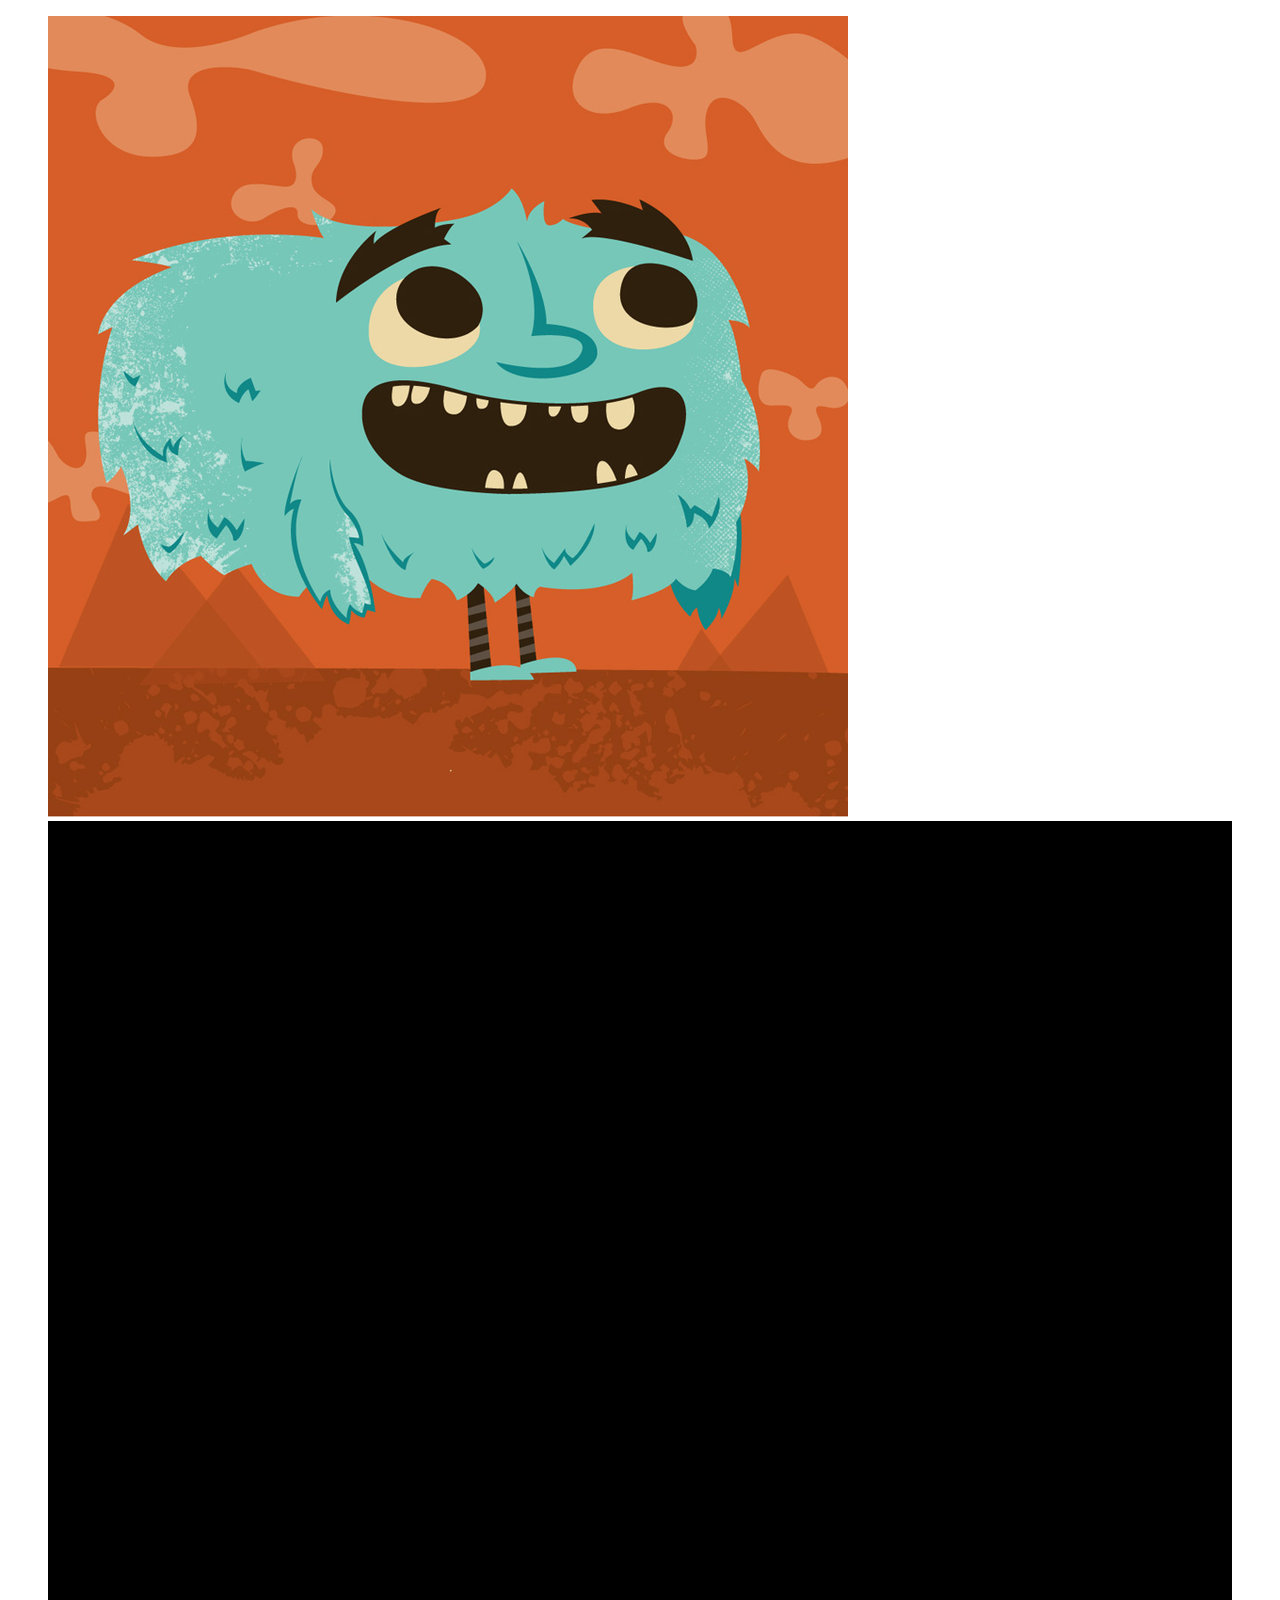
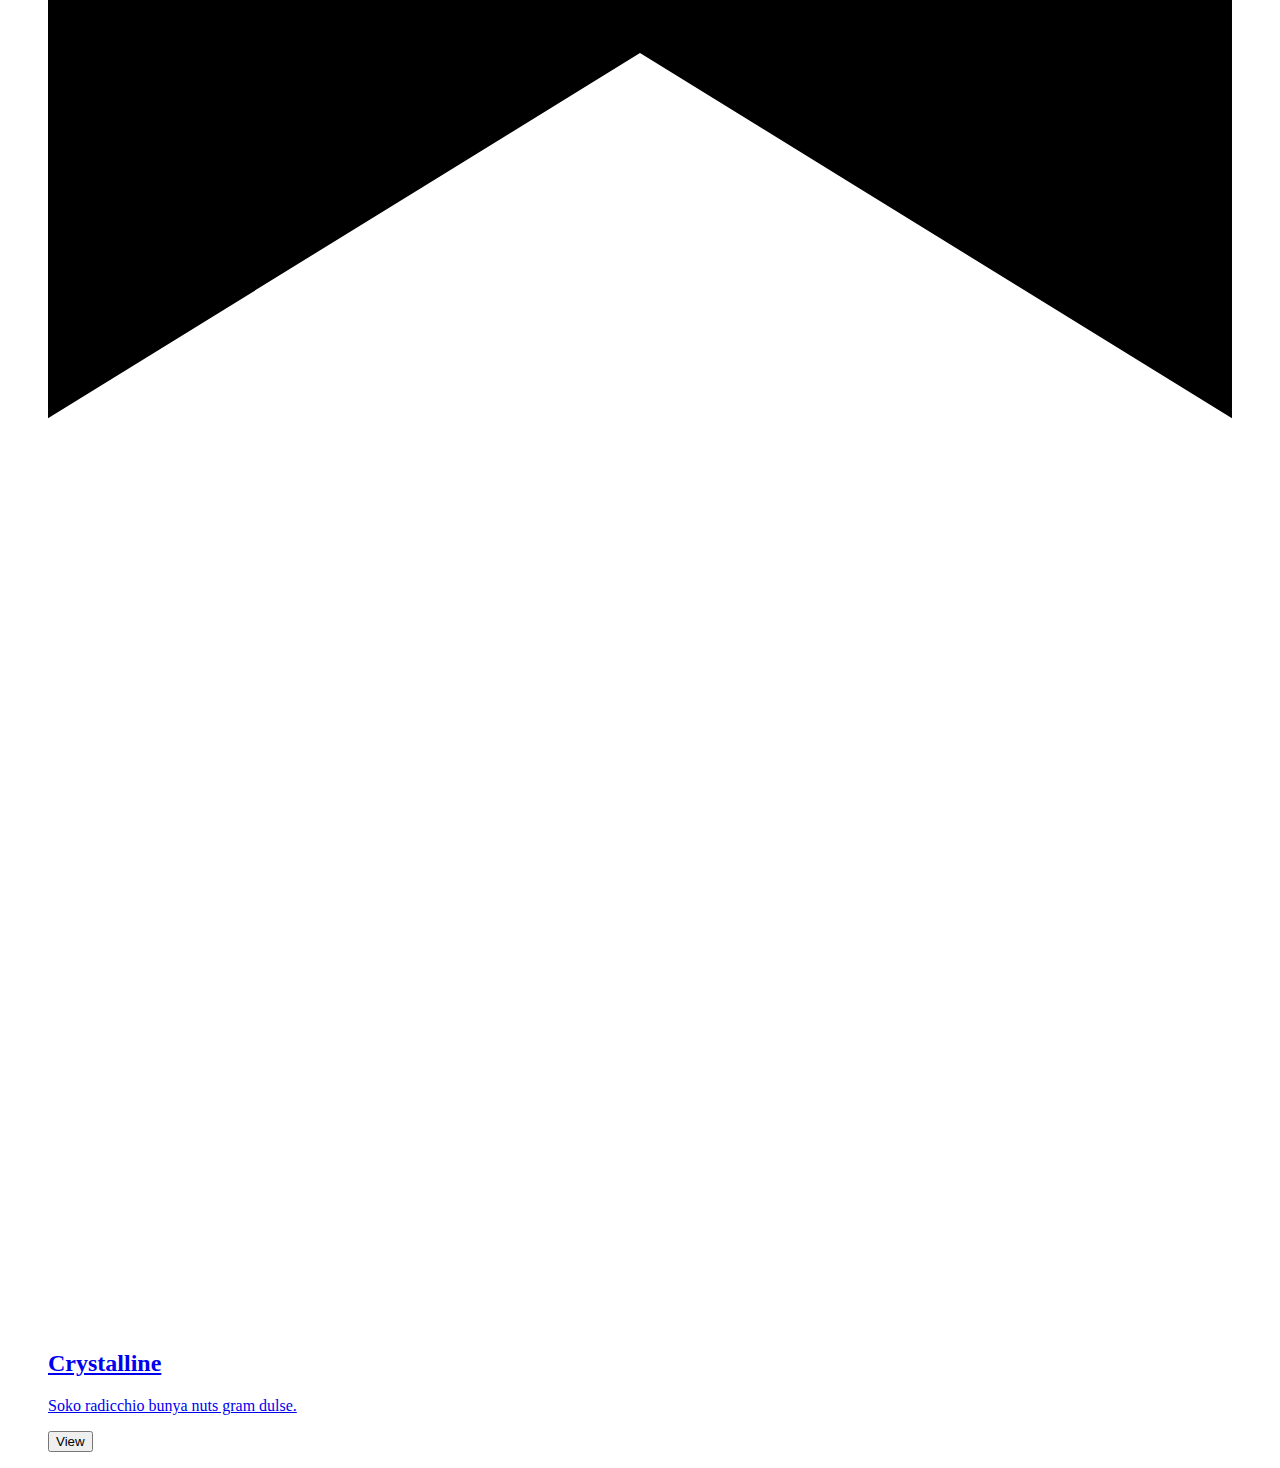
==== index.html @ 3b090293 "initial commit 2" ====
<!DOCTYPE html>
<html>

<head>
	<title>SVG Demo</title>
</head>

<body>
	<div id="grid" class="grid clearfix">
		<a href="#" data-path-hover="M 0,0 0,38 90,58 180.5,38 180,0 z">
			<figure>
				<img src="img/1.jpg" />
				<svg viewBox="0 0 180 320" preserveAspectRatio="none"><path d="M 0 0 L 0 182 L 90 126.5 L 180 182 L 180 0 L 0 0 z"/></svg>
				<figcaption>
					<h2>Crystalline</h2>
					<p>Soko radicchio bunya nuts gram dulse.</p>
					<button>View</button>
				</figcaption>
			</figure>
		</a>
		<!-- ... -->
	</div>
</body>

</html>
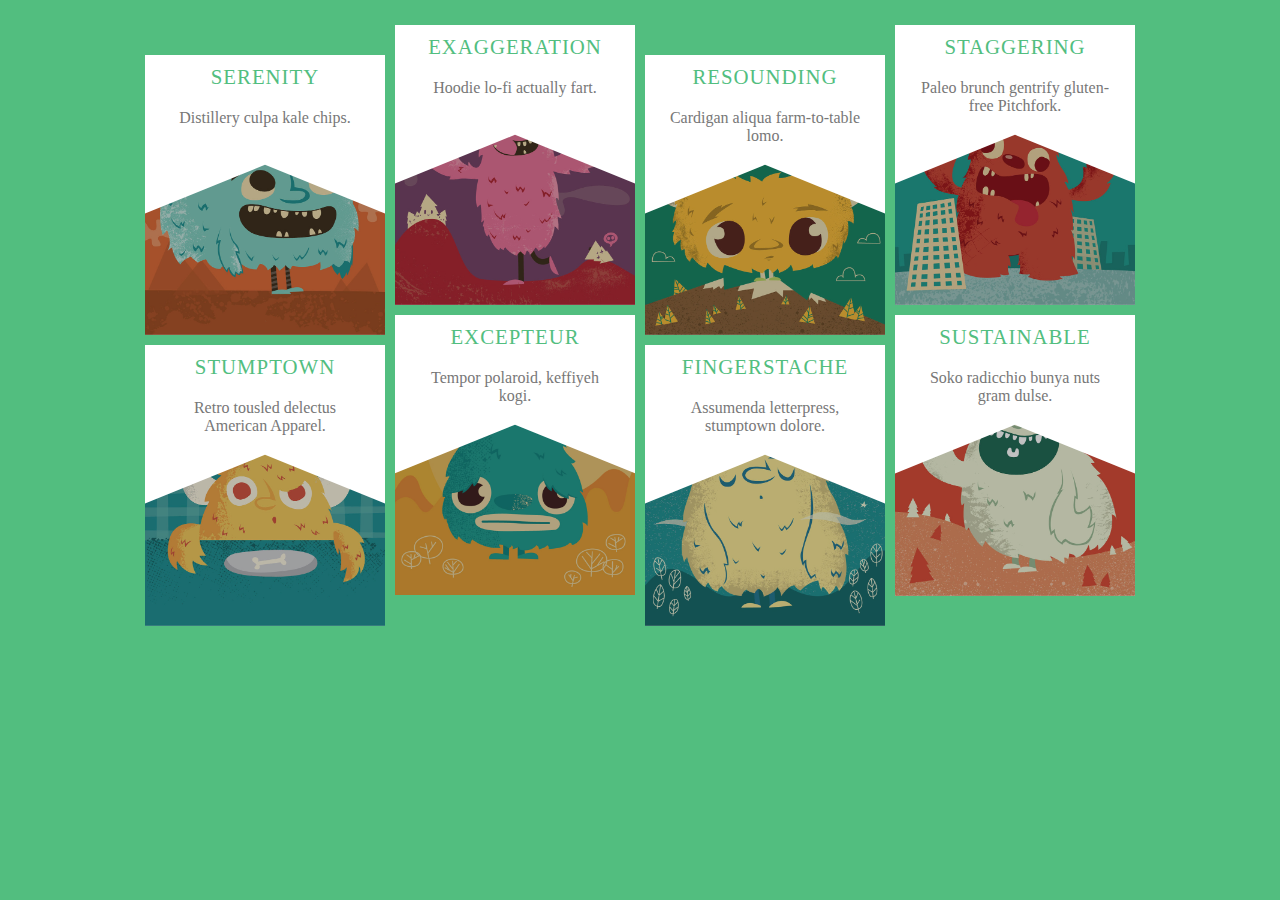
==== commit 6d31d2d8: "finished preparation" ====
--- a/index.html
+++ b/index.html
@@ -2,24 +2,106 @@
 <html>
 
 <head>
+	<link type="text/css" rel="stylesheet" href="main.css">
+	<script type="text/javascript" src="snap.svg-min.js"></script>
+
 	<title>SVG Demo</title>
 </head>
 
-<body>
+<body class="demo">
 	<div id="grid" class="grid clearfix">
-		<a href="#" data-path-hover="M 0,0 0,38 90,58 180.5,38 180,0 z">
+		<a href="#" data-path-hover="M 0,0 0,68 90,88 180.5,68 180,0 z">
 			<figure>
 				<img src="img/1.jpg" />
 				<svg viewBox="0 0 180 320" preserveAspectRatio="none"><path d="M 0 0 L 0 182 L 90 126.5 L 180 182 L 180 0 L 0 0 z"/></svg>
 				<figcaption>
-					<h2>Crystalline</h2>
+					<h2>Serenity</h2>
+					<p>Distillery culpa kale chips.</p>
+					<button>View</button>
+				</figcaption>
+			</figure>
+		</a>
+		<a href="#" data-path-hover="M 0,0 0,68 90,88 180.5,68 180,0 z">
+			<figure>
+				<img src="img/2.jpg" />
+				<svg viewBox="0 0 180 320" preserveAspectRatio="none"><path d="M 0 0 L 0 182 L 90 126.5 L 180 182 L 180 0 L 0 0 z"/></svg>
+				<figcaption>
+					<h2>Exaggeration</h2>
+					<p> Hoodie lo-fi actually fart.</p>
+					<button>View</button>
+				</figcaption>
+			</figure>
+		</a>
+		<a href="#" data-path-hover="M 0,0 0,68 90,88 180.5,68 180,0 z">
+			<figure>
+				<img src="img/3.jpg" />
+				<svg viewBox="0 0 180 320" preserveAspectRatio="none"><path d="M 0 0 L 0 182 L 90 126.5 L 180 182 L 180 0 L 0 0 z"/></svg>
+				<figcaption>
+					<h2>Resounding</h2>
+					<p>Cardigan aliqua farm-to-table lomo.</p>
+					<button>View</button>
+				</figcaption>
+			</figure>
+		</a>
+		<a href="#" data-path-hover="M 0,0 0,68 90,88 180.5,68 180,0 z">
+			<figure>
+				<img src="img/4.jpg" />
+				<svg viewBox="0 0 180 320" preserveAspectRatio="none"><path d="M 0 0 L 0 182 L 90 126.5 L 180 182 L 180 0 L 0 0 z"/></svg>
+				<figcaption>
+					<h2>Staggering</h2>
+					<p>Paleo brunch gentrify gluten-free Pitchfork.</p>
+					<button>View</button>
+				</figcaption>
+			</figure>
+		</a>
+		<a href="#" data-path-hover="M 0,0 0,68 90,88 180.5,68 180,0 z">
+			<figure>
+				<img src="img/5.jpg" />
+				<svg viewBox="0 0 180 320" preserveAspectRatio="none"><path d="M 0 0 L 0 182 L 90 126.5 L 180 182 L 180 0 L 0 0 z"/></svg>
+				<figcaption>
+					<h2>Stumptown</h2>
+					<p>Retro tousled delectus American Apparel.</p>
+					<button>View</button>
+				</figcaption>
+			</figure>
+		</a>
+		<a href="#" data-path-hover="M 0,0 0,68 90,88 180.5,68 180,0 z">
+			<figure>
+				<img src="img/6.jpg" />
+				<svg viewBox="0 0 180 320" preserveAspectRatio="none"><path d="M 0 0 L 0 182 L 90 126.5 L 180 182 L 180 0 L 0 0 z"/></svg>
+				<figcaption>
+					<h2>Excepteur</h2>
+					<p>Tempor polaroid, keffiyeh kogi.</p>
+					<button>View</button>
+				</figcaption>
+			</figure>
+		</a>
+		<a href="#" data-path-hover="M 0,0 0,68 90,88 180.5,68 180,0 z">
+			<figure>
+				<img src="img/7.jpg" />
+				<svg viewBox="0 0 180 320" preserveAspectRatio="none"><path d="M 0 0 L 0 182 L 90 126.5 L 180 182 L 180 0 L 0 0 z"/></svg>
+				<figcaption>
+					<h2>Fingerstache</h2>
+					<p>Assumenda letterpress, stumptown dolore.</p>
+					<button>View</button>
+				</figcaption>
+			</figure>
+		</a>
+		<a href="#" data-path-hover="M 0,0 0,68 90,88 180.5,68 180,0 z">
+			<figure>
+				<img src="img/8.jpg" />
+				<svg viewBox="0 0 180 320" preserveAspectRatio="none"><path d="M 0 0 L 0 182 L 90 126.5 L 180 182 L 180 0 L 0 0 z"/></svg>
+				<figcaption>
+					<h2>Sustainable</h2>
 					<p>Soko radicchio bunya nuts gram dulse.</p>
 					<button>View</button>
 				</figcaption>
 			</figure>
 		</a>
-		<!-- ... -->
 	</div>
+
+	<script type="text/javascript" src="main.js"></script>
+
 </body>
 
 </html>--- a/main.css
+++ b/main.css
@@ -0,0 +1,116 @@
+body {
+	background: #52be7f;
+}
+.grid {
+	margin: -100px auto 120px;
+	max-width: 1000px;
+	width: 90%;
+}
+
+.grid a {
+	float: left;
+	max-width: 250px;
+	width: 25%;
+	color: #333;
+}
+
+.grid a:nth-child(odd) {
+	margin: 30px 0 -30px 0;
+}
+
+.grid figure {
+	position: relative;
+	overflow: hidden;
+	margin: 5px;
+	background: #333;
+}
+
+.grid figure img {
+	position: relative;
+	display: block;
+	width: 100%;
+	opacity: 0.7;
+	transition: opacity 0.3s;
+	padding-top: 40px;
+}
+
+.grid figcaption {
+	position: absolute;
+	top: 0;
+	z-index: 11;
+	padding-top: 10px;
+	width: 100%;
+	height: 100%;
+	text-align: center;
+}
+
+.grid figcaption h2 {
+	margin: 0 0 20px 0;
+	color: #3498db;
+	text-transform: uppercase;
+	letter-spacing: 1px;
+	font-weight: 300;
+	font-size: 130%;
+	transition: transform 0.3s;
+}
+
+.grid figcaption p {
+	padding: 0 20px;
+	color: #777;
+	font-weight: 300;
+	transition: opacity 0.3s, transform 0.3s;
+}
+
+.grid figure button {
+	position: absolute;
+	padding: 4px 20px;
+	border: none;
+	text-transform: uppercase;
+	letter-spacing: 1px;
+	font-weight: bold;
+	transition: opacity 0.3s, transform 0.3s;
+}
+
+.grid svg {
+	position: absolute;
+	top: -1px; /* fixes rendering issue in FF */
+	z-index: 10;
+	width: 100%;
+	height: 100%;
+}
+
+.grid svg path {
+	fill: #fff;
+}
+
+.grid a:hover figure img {
+	opacity: 1;
+}
+
+.grid a:hover figcaption p {
+	opacity: 0;
+}
+
+.grid figure button {
+	top: 50%;
+	left: 50%;
+	border: 3px solid #fff;
+	background: transparent;
+	color: #fff;
+	opacity: 0;
+	transform: translateY(100%) translateX(-50%) scale(0.25);
+	-webkit-transform: translateY(100%) translateX(-50%) scale(0.25);
+}
+
+.grid a:hover figure button {
+	opacity: 1;
+	transform: translateY(100%) translateX(-50%) scale(1);
+	-webkit-transform: translateY(100%) translateX(-50%) scale(1);
+}
+
+.grid figcaption h2 {
+	color: #52be7f;
+}
+
+
+
